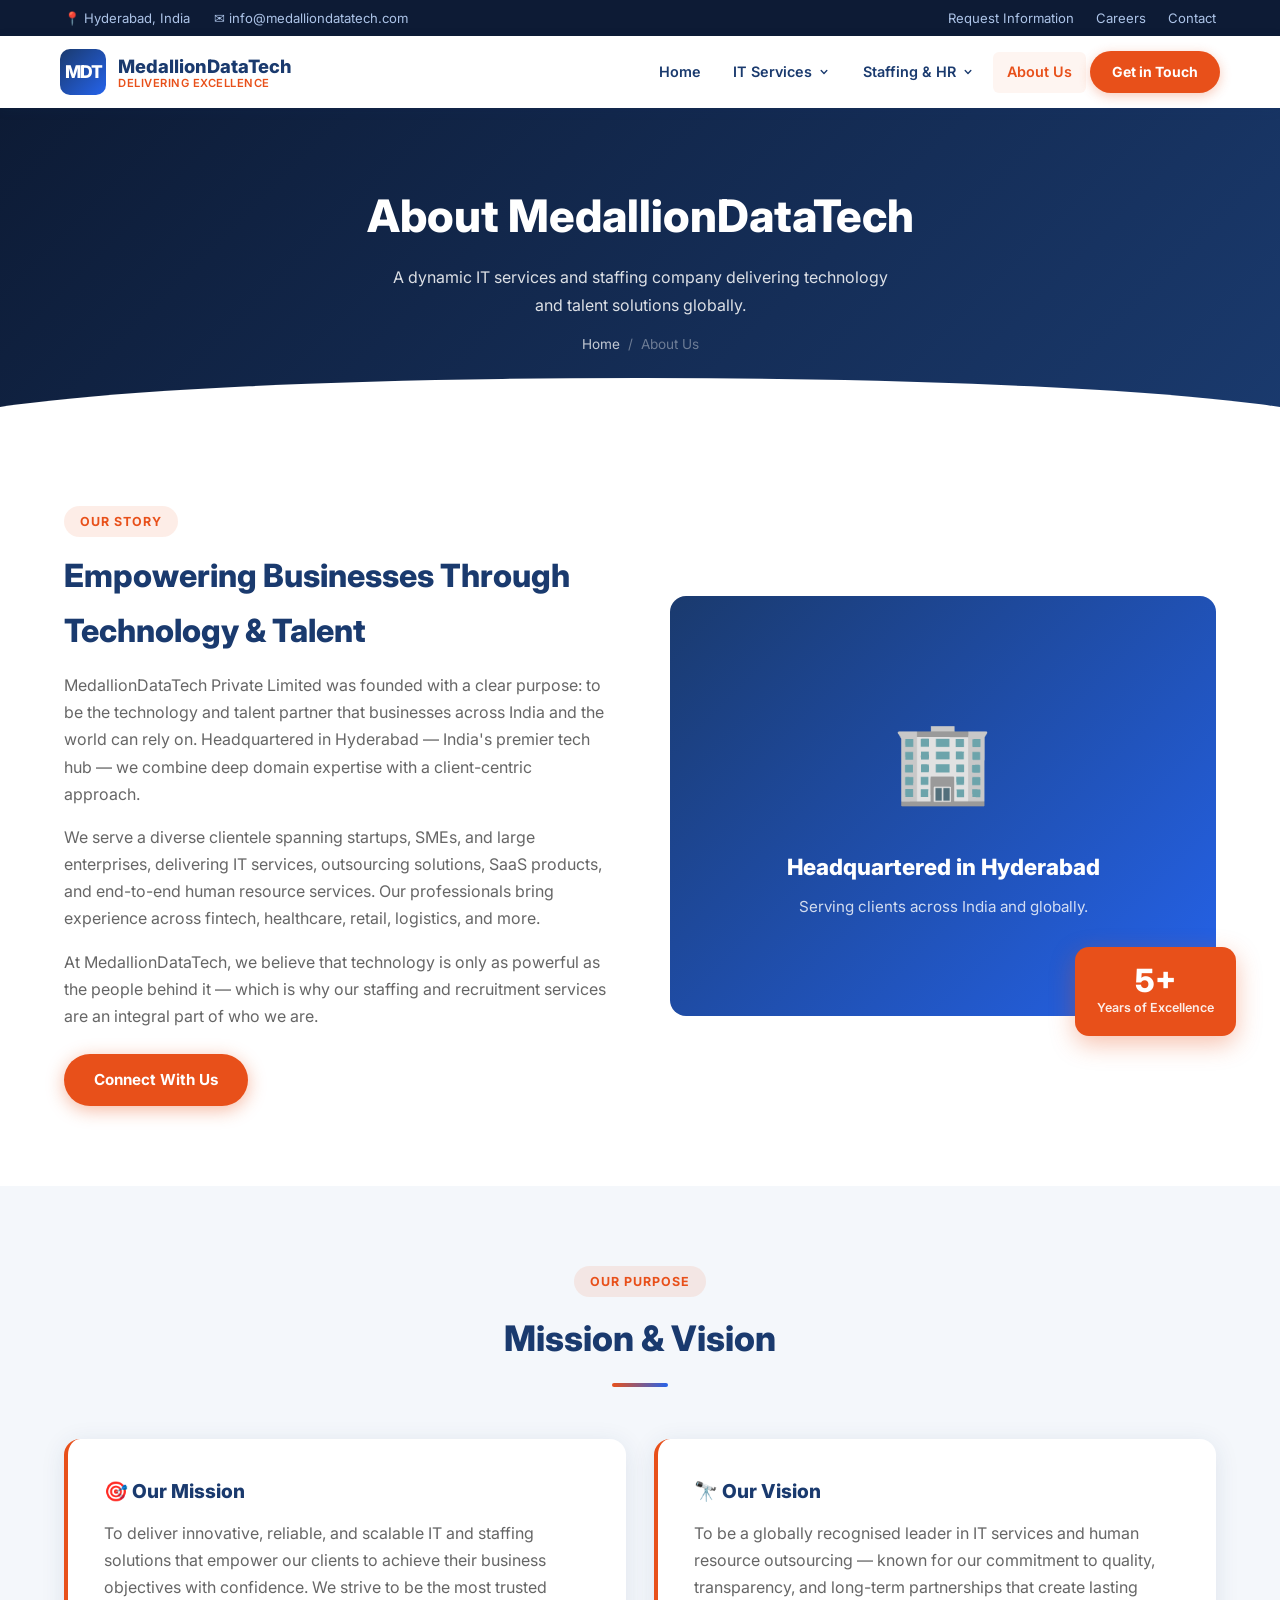
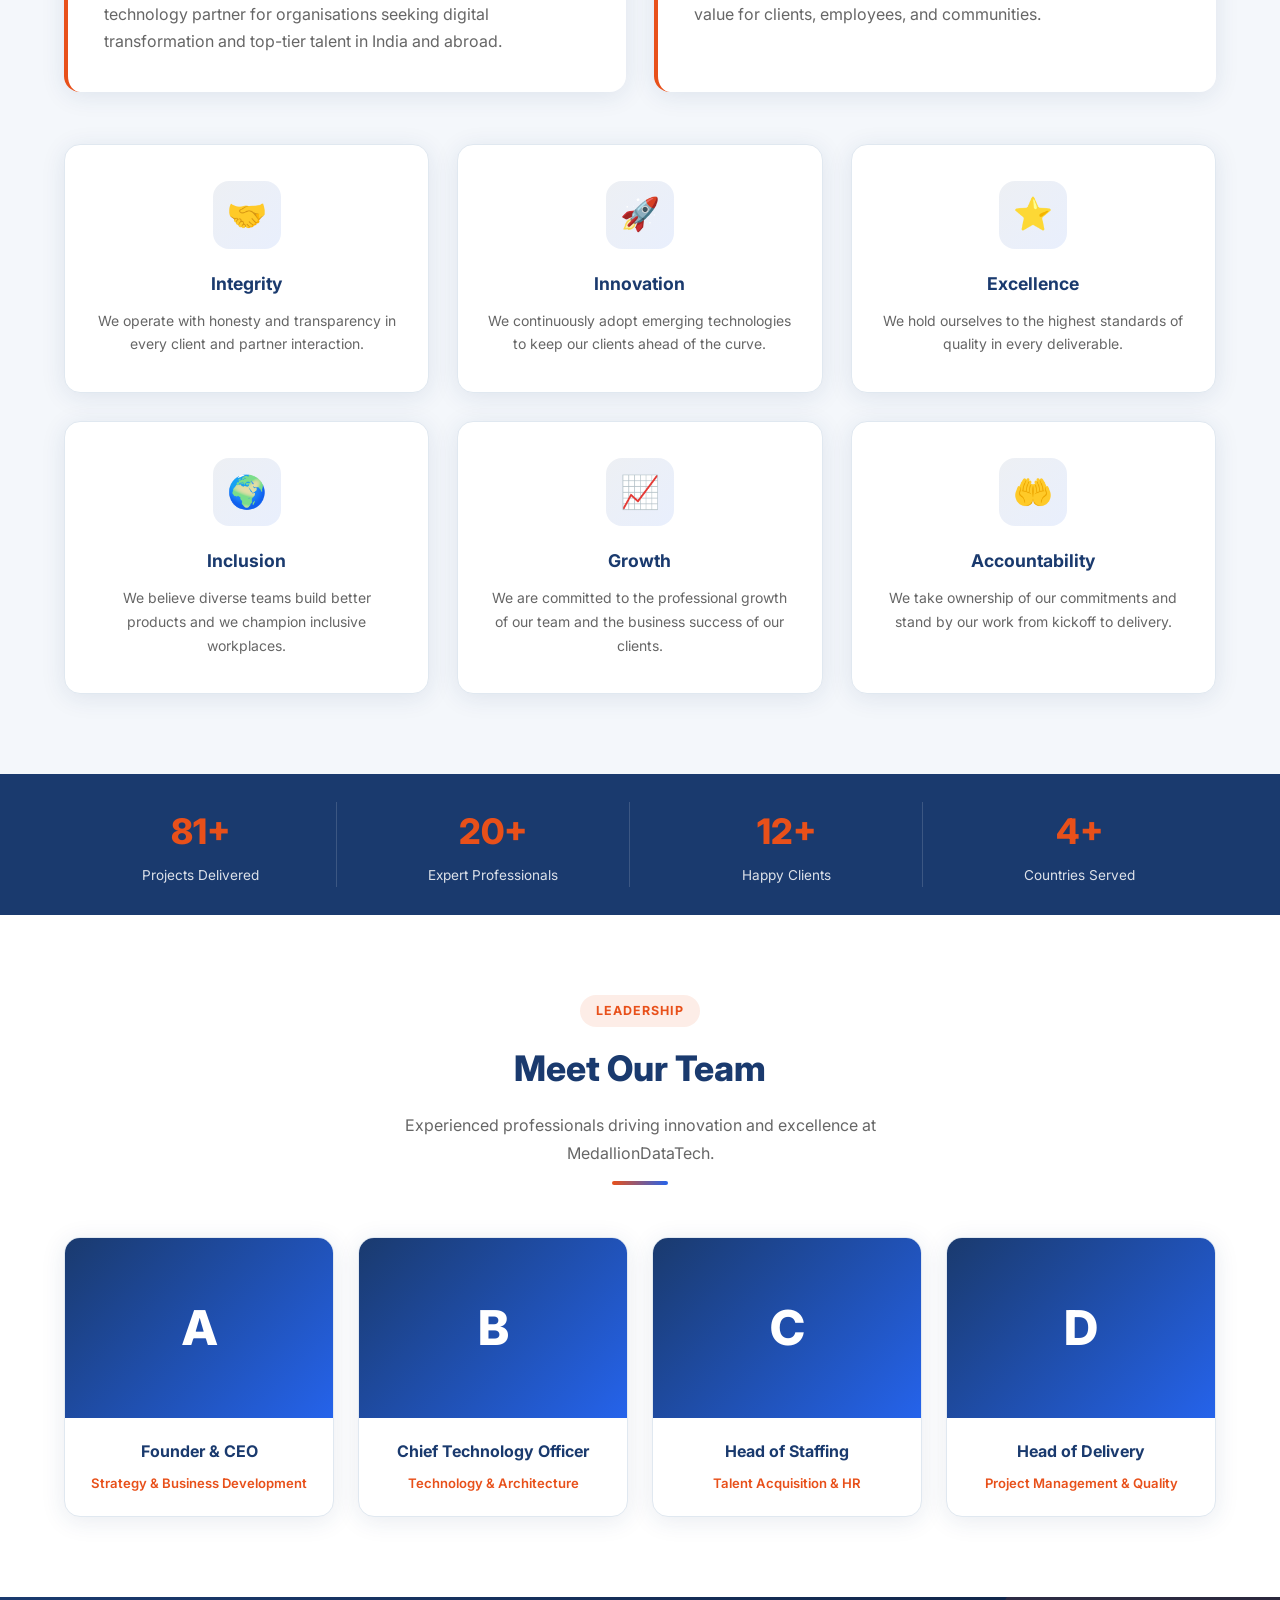
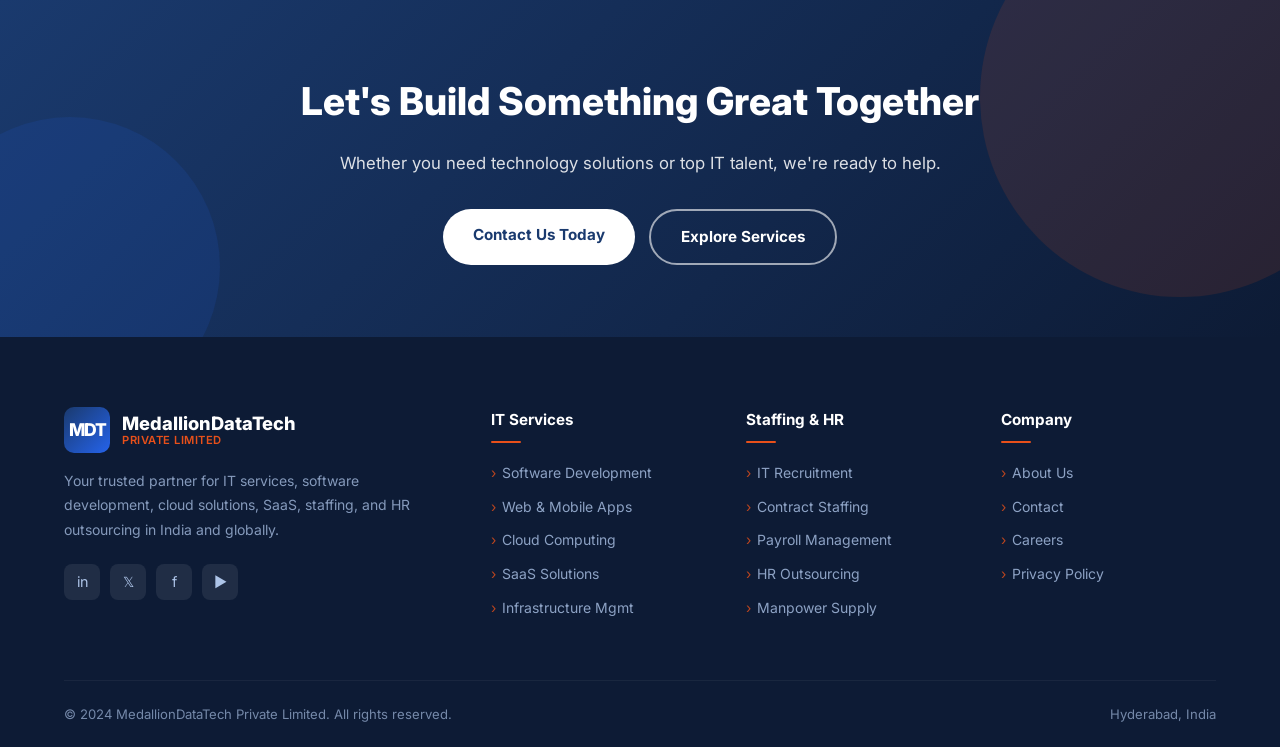
==== about.html @ 3c362dae "Add files via upload" ====
<!DOCTYPE html>
<html lang="en">
<head>
  <meta charset="UTF-8" />
  <meta name="viewport" content="width=device-width, initial-scale=1.0"/>
  <title>About Us — MedallionDataTech Pvt. Ltd.</title>
  <link rel="preconnect" href="https://fonts.googleapis.com"/>
  <link rel="stylesheet" href="https://fonts.googleapis.com/css2?family=Inter:wght@400;500;600;700;800&display=swap"/>
  <link rel="icon" type="image/svg+xml" href="favicon.svg"/>
  <link rel="stylesheet" href="css/style.css"/>
</head>
<body>

<!-- TOP BAR -->
<div class="top-bar">
  <div class="container">
    <div class="top-bar-left">
      <span>📍 Hyderabad, India</span>
      <span>✉ info@medalliondatatech.com</span>
    </div>
    <div class="top-bar-right">
      <a href="contact.html">Request Information</a>
      <a href="contact.html">Careers</a>
      <a href="contact.html">Contact</a>
    </div>
  </div>
</div>

<!-- NAVBAR -->
<nav class="navbar">
  <div class="container">
    <a href="index.html" class="logo">
      <div class="logo-icon">MDT</div>
      <div class="logo-text">
        <div class="brand">MedallionDataTech</div>
        <div class="tagline">Delivering Excellence</div>
      </div>
    </a>
    <ul class="nav-links" id="navLinks">
      <li class="nav-item"><a href="index.html" class="nav-link">Home</a></li>
      <li class="nav-item">
        <a href="it-services.html" class="nav-link">IT Services <svg viewBox="0 0 20 20" fill="currentColor"><path fill-rule="evenodd" d="M5.293 7.293a1 1 0 011.414 0L10 10.586l3.293-3.293a1 1 0 111.414 1.414l-4 4a1 1 0 01-1.414 0l-4-4a1 1 0 010-1.414z"/></svg></a>
        <div class="dropdown">
          <a href="it-services.html#software"><span class="dot"></span>Software Development</a>
          <a href="it-services.html#web-mobile"><span class="dot"></span>Web & Mobile Apps</a>
          <a href="it-services.html#cloud"><span class="dot"></span>Cloud Computing</a>
          <a href="it-services.html#saas"><span class="dot"></span>SaaS Solutions</a>
          <a href="it-services.html#infrastructure"><span class="dot"></span>Infrastructure Management</a>
          <a href="it-services.html#support"><span class="dot"></span>Technical Support</a>
        </div>
      </li>
      <li class="nav-item">
        <a href="staffing.html" class="nav-link">Staffing & HR <svg viewBox="0 0 20 20" fill="currentColor"><path fill-rule="evenodd" d="M5.293 7.293a1 1 0 011.414 0L10 10.586l3.293-3.293a1 1 0 111.414 1.414l-4 4a1 1 0 01-1.414 0l-4-4a1 1 0 010-1.414z"/></svg></a>
        <div class="dropdown">
          <a href="staffing.html#recruitment"><span class="dot"></span>IT Recruitment</a>
          <a href="staffing.html#contract"><span class="dot"></span>Contract Staffing</a>
          <a href="staffing.html#payroll"><span class="dot"></span>Payroll Management</a>
          <a href="staffing.html#hr-outsourcing"><span class="dot"></span>HR Outsourcing</a>
          <a href="staffing.html#manpower"><span class="dot"></span>Manpower Supply</a>
        </div>
      </li>
      <li class="nav-item"><a href="about.html" class="nav-link active">About Us</a></li>
      <li class="nav-item"><a href="contact.html" class="nav-link nav-cta">Get in Touch</a></li>
    </ul>
    <div class="hamburger" id="hamburger"><span></span><span></span><span></span></div>
  </div>
</nav>

<!-- PAGE HEADER -->
<div class="page-header">
  <div class="container">
    <h1>About MedallionDataTech</h1>
    <p>A dynamic IT services and staffing company delivering technology and talent solutions globally.</p>
    <div class="breadcrumb">
      <a href="index.html">Home</a><span>/</span><span>About Us</span>
    </div>
  </div>
</div>

<!-- COMPANY STORY -->
<section class="section">
  <div class="container">
    <div class="about-grid">
      <div class="about-text">
        <span class="section-badge">Our Story</span>
        <h2>Empowering Businesses Through Technology & Talent</h2>
        <p>MedallionDataTech Private Limited was founded with a clear purpose: to be the technology and talent partner that businesses across India and the world can rely on. Headquartered in Hyderabad — India's premier tech hub — we combine deep domain expertise with a client-centric approach.</p>
        <p>We serve a diverse clientele spanning startups, SMEs, and large enterprises, delivering IT services, outsourcing solutions, SaaS products, and end-to-end human resource services. Our professionals bring experience across fintech, healthcare, retail, logistics, and more.</p>
        <p>At MedallionDataTech, we believe that technology is only as powerful as the people behind it — which is why our staffing and recruitment services are an integral part of who we are.</p>
        <a href="contact.html" class="btn-primary" style="display:inline-block; margin-top:8px;">Connect With Us</a>
      </div>
      <div class="about-img-wrap">
        <div style="background: linear-gradient(135deg,#1a3a6e,#2563eb); border-radius:16px; width:100%; height:420px; display:flex; align-items:center; justify-content:center;">
          <div style="text-align:center; color:#fff; padding:40px;">
            <div style="font-size:5rem; margin-bottom:20px;">🏢</div>
            <div style="font-size:1.4rem; font-weight:800; margin-bottom:8px;">Headquartered in Hyderabad</div>
            <div style="opacity:0.8; font-size:0.95rem;">Serving clients across India and globally.</div>
          </div>
        </div>
        <div class="about-badge-float">
          <div class="num">5+</div>
          <div class="lbl">Years of Excellence</div>
        </div>
      </div>
    </div>
  </div>
</section>

<!-- MISSION & VISION -->
<section class="section section-alt">
  <div class="container">
    <div class="section-header">
      <span class="section-badge">Our Purpose</span>
      <h2 class="section-title">Mission & Vision</h2>
      <div class="title-underline"></div>
    </div>
    <div class="mission-vision">
      <div class="mv-card">
        <h3>🎯 Our Mission</h3>
        <p>To deliver innovative, reliable, and scalable IT and staffing solutions that empower our clients to achieve their business objectives with confidence. We strive to be the most trusted technology partner for organisations seeking digital transformation and top-tier talent in India and abroad.</p>
      </div>
      <div class="mv-card">
        <h3>🔭 Our Vision</h3>
        <p>To be a globally recognised leader in IT services and human resource outsourcing — known for our commitment to quality, transparency, and long-term partnerships that create lasting value for clients, employees, and communities.</p>
      </div>
    </div>

    <!-- VALUES -->
    <div class="services-grid" style="margin-top:0;">
      <div class="service-card">
        <div class="service-icon"><span>🤝</span></div>
        <h3>Integrity</h3>
        <p>We operate with honesty and transparency in every client and partner interaction.</p>
      </div>
      <div class="service-card">
        <div class="service-icon"><span>🚀</span></div>
        <h3>Innovation</h3>
        <p>We continuously adopt emerging technologies to keep our clients ahead of the curve.</p>
      </div>
      <div class="service-card">
        <div class="service-icon"><span>⭐</span></div>
        <h3>Excellence</h3>
        <p>We hold ourselves to the highest standards of quality in every deliverable.</p>
      </div>
      <div class="service-card">
        <div class="service-icon"><span>🌍</span></div>
        <h3>Inclusion</h3>
        <p>We believe diverse teams build better products and we champion inclusive workplaces.</p>
      </div>
      <div class="service-card">
        <div class="service-icon"><span>📈</span></div>
        <h3>Growth</h3>
        <p>We are committed to the professional growth of our team and the business success of our clients.</p>
      </div>
      <div class="service-card">
        <div class="service-icon"><span>🤲</span></div>
        <h3>Accountability</h3>
        <p>We take ownership of our commitments and stand by our work from kickoff to delivery.</p>
      </div>
    </div>
  </div>
</section>

<!-- STATS -->
<section class="stats-bar">
  <div class="container">
    <div class="stats-grid">
      <div class="stat-item">
        <div class="stat-num" data-target="200" data-suffix="+">200+</div>
        <div class="stat-label">Projects Delivered</div>
      </div>
      <div class="stat-item">
        <div class="stat-num" data-target="50" data-suffix="+">50+</div>
        <div class="stat-label">Expert Professionals</div>
      </div>
      <div class="stat-item">
        <div class="stat-num" data-target="30" data-suffix="+">30+</div>
        <div class="stat-label">Happy Clients</div>
      </div>
      <div class="stat-item">
        <div class="stat-num" data-target="10" data-suffix="+">10+</div>
        <div class="stat-label">Countries Served</div>
      </div>
    </div>
  </div>
</section>

<!-- LEADERSHIP TEAM -->
<section class="section">
  <div class="container">
    <div class="section-header">
      <span class="section-badge">Leadership</span>
      <h2 class="section-title">Meet Our Team</h2>
      <p class="section-subtitle">Experienced professionals driving innovation and excellence at MedallionDataTech.</p>
      <div class="title-underline"></div>
    </div>
    <div class="team-grid">
      <div class="team-card">
        <div class="team-avatar">A</div>
        <div class="team-card-body">
          <h4>Founder & CEO</h4>
          <span>Strategy & Business Development</span>
        </div>
      </div>
      <div class="team-card">
        <div class="team-avatar">B</div>
        <div class="team-card-body">
          <h4>Chief Technology Officer</h4>
          <span>Technology & Architecture</span>
        </div>
      </div>
      <div class="team-card">
        <div class="team-avatar">C</div>
        <div class="team-card-body">
          <h4>Head of Staffing</h4>
          <span>Talent Acquisition & HR</span>
        </div>
      </div>
      <div class="team-card">
        <div class="team-avatar">D</div>
        <div class="team-card-body">
          <h4>Head of Delivery</h4>
          <span>Project Management & Quality</span>
        </div>
      </div>
    </div>
  </div>
</section>

<!-- CTA -->
<section class="cta-banner">
  <div class="container">
    <h2>Let's Build Something Great Together</h2>
    <p>Whether you need technology solutions or top IT talent, we're ready to help.</p>
    <div class="btn-group">
      <a href="contact.html" class="btn-white">Contact Us Today</a>
      <a href="it-services.html" class="btn-outline">Explore Services</a>
    </div>
  </div>
</section>

<!-- FOOTER -->
<footer class="footer">
  <div class="container">
    <div class="footer-grid">
      <div class="footer-brand">
        <div class="logo" style="margin-bottom:16px;">
          <div class="logo-icon">MDT</div>
          <div class="logo-text">
            <div class="brand">MedallionDataTech</div>
            <div class="tagline">Private Limited</div>
          </div>
        </div>
        <p class="footer-desc">Your trusted partner for IT services, software development, cloud solutions, SaaS, staffing, and HR outsourcing in India and globally.</p>
        <div class="social-links">
          <a href="#" class="social-link">in</a>
          <a href="#" class="social-link">𝕏</a>
          <a href="#" class="social-link">f</a>
          <a href="#" class="social-link">▶</a>
        </div>
      </div>
      <div class="footer-col">
        <h4>IT Services</h4>
        <ul>
          <li><a href="it-services.html#software">Software Development</a></li>
          <li><a href="it-services.html#web-mobile">Web & Mobile Apps</a></li>
          <li><a href="it-services.html#cloud">Cloud Computing</a></li>
          <li><a href="it-services.html#saas">SaaS Solutions</a></li>
          <li><a href="it-services.html#infrastructure">Infrastructure Mgmt</a></li>
        </ul>
      </div>
      <div class="footer-col">
        <h4>Staffing & HR</h4>
        <ul>
          <li><a href="staffing.html#recruitment">IT Recruitment</a></li>
          <li><a href="staffing.html#contract">Contract Staffing</a></li>
          <li><a href="staffing.html#payroll">Payroll Management</a></li>
          <li><a href="staffing.html#hr-outsourcing">HR Outsourcing</a></li>
          <li><a href="staffing.html#manpower">Manpower Supply</a></li>
        </ul>
      </div>
      <div class="footer-col">
        <h4>Company</h4>
        <ul>
          <li><a href="about.html">About Us</a></li>
          <li><a href="contact.html">Contact</a></li>
          <li><a href="contact.html">Careers</a></li>
          <li><a href="contact.html">Privacy Policy</a></li>
        </ul>
      </div>
    </div>
    <div class="footer-bottom">
      <span>© 2024 MedallionDataTech Private Limited. All rights reserved.</span>
      <span>Hyderabad, India</span>
    </div>
  </div>
</footer>
<script src="js/main.js"></script>
</body>
</html>
---- css/style.css ----
/* ===== ROOT VARIABLES ===== */
:root {
  --primary: #1a3a6e;
  --secondary: #e8501a;
  --accent: #2563eb;
  --light: #f4f7fb;
  --dark: #0d1b35;
  --text: #333;
  --text-light: #666;
  --white: #ffffff;
  --border: #e0e8f0;
  --shadow: 0 4px 24px rgba(26,58,110,0.10);
  --radius: 10px;
  --transition: 0.3s ease;
}

/* ===== RESET ===== */
*, *::before, *::after { box-sizing: border-box; margin: 0; padding: 0; }
html { scroll-behavior: smooth; }
body { font-family: 'Inter', 'Segoe UI', sans-serif; color: var(--text); background: var(--white); line-height: 1.7; }
a { text-decoration: none; color: inherit; }
img { max-width: 100%; display: block; }
ul { list-style: none; }

/* ===== TOP BAR ===== */
.top-bar {
  background: var(--dark);
  color: #adc4e8;
  font-size: 0.82rem;
  padding: 7px 0;
}
.top-bar .container {
  display: flex;
  justify-content: space-between;
  align-items: center;
  flex-wrap: wrap;
  gap: 8px;
}
.top-bar a { color: #adc4e8; margin-left: 18px; transition: color var(--transition); }
.top-bar a:hover { color: var(--secondary); }
.top-bar-left span { margin-right: 20px; }
.top-bar-left span i { margin-right: 5px; color: var(--secondary); }

/* ===== NAVBAR ===== */
.navbar {
  background: var(--white);
  box-shadow: 0 2px 12px rgba(26,58,110,0.08);
  position: sticky;
  top: 0;
  z-index: 1000;
}
.navbar .container {
  display: flex;
  align-items: center;
  justify-content: space-between;
  padding: 0 20px;
  height: 72px;
}
.logo { display: flex; align-items: center; gap: 12px; }
.logo-icon {
  width: 46px; height: 46px;
  background: linear-gradient(135deg, var(--primary), var(--accent));
  border-radius: 10px;
  display: flex; align-items: center; justify-content: center;
  color: #fff; font-weight: 800; font-size: 1.1rem; letter-spacing: -1px;
}
.logo-text { line-height: 1.2; }
.logo-text .brand { font-size: 1.15rem; font-weight: 800; color: var(--primary); }
.logo-text .tagline { font-size: 0.7rem; color: var(--secondary); font-weight: 600; letter-spacing: 0.5px; text-transform: uppercase; }

.nav-links { display: flex; align-items: center; gap: 4px; }
.nav-item { position: relative; }
.nav-link {
  display: flex; align-items: center; gap: 5px;
  padding: 8px 14px;
  font-size: 0.9rem; font-weight: 600; color: var(--primary);
  border-radius: 6px; transition: all var(--transition);
  cursor: pointer;
}
.nav-link:hover, .nav-link.active { color: var(--secondary); background: rgba(232,80,26,0.06); }
.nav-link svg { width: 14px; height: 14px; transition: transform var(--transition); }
.nav-item:hover .nav-link svg { transform: rotate(180deg); }

/* Dropdown */
.dropdown {
  position: absolute; top: calc(100% + 8px); left: 0;
  background: var(--white); border-radius: var(--radius);
  box-shadow: 0 8px 32px rgba(26,58,110,0.14);
  min-width: 220px; padding: 8px 0;
  opacity: 0; visibility: hidden;
  transform: translateY(-8px);
  transition: all var(--transition);
  border-top: 3px solid var(--secondary);
}
.nav-item:hover .dropdown { opacity: 1; visibility: visible; transform: translateY(0); }
.dropdown a {
  display: flex; align-items: center; gap: 10px;
  padding: 10px 18px; font-size: 0.875rem; color: var(--text);
  transition: all var(--transition);
}
.dropdown a:hover { background: var(--light); color: var(--secondary); padding-left: 24px; }
.dropdown a .dot { width: 6px; height: 6px; border-radius: 50%; background: var(--secondary); flex-shrink: 0; }

.nav-cta {
  background: var(--secondary); color: var(--white) !important;
  border-radius: 25px; padding: 9px 22px !important;
  font-weight: 700; font-size: 0.875rem;
  transition: all var(--transition); box-shadow: 0 3px 12px rgba(232,80,26,0.3);
}
.nav-cta:hover { background: #c43a0d !important; transform: translateY(-1px); box-shadow: 0 5px 16px rgba(232,80,26,0.4); }

.hamburger { display: none; flex-direction: column; gap: 5px; cursor: pointer; padding: 8px; }
.hamburger span { display: block; width: 24px; height: 2px; background: var(--primary); border-radius: 2px; transition: all var(--transition); }

/* ===== CONTAINER ===== */
.container { max-width: 1200px; margin: 0 auto; padding: 0 24px; }

/* ===== HERO SLIDER ===== */
.hero {
  position: relative; overflow: hidden;
  height: 580px; background: var(--dark);
}
.slide {
  position: absolute; inset: 0;
  display: flex; align-items: center;
  opacity: 0; transition: opacity 0.8s ease;
}
.slide.active { opacity: 1; }
.slide-bg {
  position: absolute; inset: 0;
  background-size: cover; background-position: center;
}
.slide-overlay {
  position: absolute; inset: 0;
  background: linear-gradient(100deg, rgba(13,27,53,0.88) 45%, rgba(26,58,110,0.45) 100%);
}
.slide-content {
  position: relative; z-index: 2;
  max-width: 620px; color: var(--white); padding: 0 24px;
  margin-left: calc((100% - 1200px)/2 + 24px);
}
@media (max-width:1248px) { .slide-content { margin-left: 24px; } }
.slide-badge {
  display: inline-block; background: var(--secondary);
  color: #fff; font-size: 0.75rem; font-weight: 700;
  padding: 4px 14px; border-radius: 20px; letter-spacing: 1px;
  text-transform: uppercase; margin-bottom: 16px;
}
.slide-content h1 { font-size: clamp(1.8rem,4vw,2.8rem); font-weight: 800; line-height: 1.2; margin-bottom: 16px; }
.slide-content h1 span { color: var(--secondary); }
.slide-content p { font-size: 1.05rem; opacity: 0.88; margin-bottom: 28px; max-width: 520px; }
.btn-group { display: flex; gap: 14px; flex-wrap: wrap; }
.btn-primary {
  background: var(--secondary); color: #fff;
  padding: 13px 30px; border-radius: 30px;
  font-weight: 700; font-size: 0.95rem;
  box-shadow: 0 4px 18px rgba(232,80,26,0.4);
  transition: all var(--transition); border: none; cursor: pointer;
}
.btn-primary:hover { background: #c43a0d; transform: translateY(-2px); box-shadow: 0 6px 24px rgba(232,80,26,0.45); }
.btn-outline {
  background: transparent; color: #fff;
  padding: 13px 30px; border-radius: 30px;
  font-weight: 700; font-size: 0.95rem;
  border: 2px solid rgba(255,255,255,0.6);
  transition: all var(--transition); cursor: pointer;
}
.btn-outline:hover { border-color: #fff; background: rgba(255,255,255,0.1); }

.hero-nav {
  position: absolute; bottom: 28px; left: 50%; transform: translateX(-50%);
  display: flex; gap: 10px; z-index: 10;
}
.hero-dot {
  width: 10px; height: 10px; border-radius: 50%;
  background: rgba(255,255,255,0.4); cursor: pointer;
  transition: all var(--transition); border: none;
}
.hero-dot.active { background: var(--secondary); width: 28px; border-radius: 5px; }
.hero-arrow {
  position: absolute; top: 50%; transform: translateY(-50%);
  background: rgba(255,255,255,0.15); border: none; color: #fff;
  width: 44px; height: 44px; border-radius: 50%; cursor: pointer;
  display: flex; align-items: center; justify-content: center;
  transition: all var(--transition); z-index: 10;
  backdrop-filter: blur(4px);
}
.hero-arrow:hover { background: var(--secondary); }
.hero-prev { left: 20px; }
.hero-next { right: 20px; }

/* ===== STATS BAR ===== */
.stats-bar { background: var(--primary); color: #fff; padding: 28px 0; }
.stats-grid { display: grid; grid-template-columns: repeat(4,1fr); gap: 20px; text-align: center; }
.stat-item { border-right: 1px solid rgba(255,255,255,0.15); }
.stat-item:last-child { border-right: none; }
.stat-num { font-size: 2.2rem; font-weight: 800; color: var(--secondary); }
.stat-label { font-size: 0.85rem; opacity: 0.85; margin-top: 2px; }

/* ===== SECTION TITLES ===== */
.section { padding: 80px 0; }
.section-alt { background: var(--light); }
.section-header { text-align: center; margin-bottom: 52px; }
.section-badge {
  display: inline-block; background: rgba(232,80,26,0.1);
  color: var(--secondary); font-size: 0.78rem; font-weight: 700;
  padding: 5px 16px; border-radius: 20px; letter-spacing: 1px;
  text-transform: uppercase; margin-bottom: 12px;
}
.section-title { font-size: clamp(1.6rem,3vw,2.2rem); font-weight: 800; color: var(--primary); margin-bottom: 14px; }
.section-subtitle { font-size: 1rem; color: var(--text-light); max-width: 560px; margin: 0 auto; }
.title-underline {
  width: 56px; height: 4px;
  background: linear-gradient(90deg, var(--secondary), var(--accent));
  border-radius: 2px; margin: 14px auto 0;
}

/* ===== ABOUT / VALUE PROP ===== */
.about-grid { display: grid; grid-template-columns: 1fr 1fr; gap: 60px; align-items: center; }
.about-img-wrap { position: relative; }
.about-img-wrap img { border-radius: 16px; width: 100%; height: 420px; object-fit: cover; }
.about-badge-float {
  position: absolute; bottom: -20px; right: -20px;
  background: var(--secondary); color: #fff;
  border-radius: 14px; padding: 18px 22px; text-align: center;
  box-shadow: 0 8px 24px rgba(232,80,26,0.35);
}
.about-badge-float .num { font-size: 2rem; font-weight: 800; line-height: 1; }
.about-badge-float .lbl { font-size: 0.78rem; font-weight: 600; opacity: 0.9; }
.about-text .section-badge { text-align: left; }
.about-text h2 { font-size: clamp(1.5rem,3vw,2rem); font-weight: 800; color: var(--primary); margin-bottom: 14px; }
.about-text p { color: var(--text-light); margin-bottom: 16px; }
.about-points { margin-bottom: 28px; }
.about-point { display: flex; align-items: flex-start; gap: 12px; margin-bottom: 12px; }
.check-icon { width: 22px; height: 22px; border-radius: 50%; background: rgba(232,80,26,0.12); color: var(--secondary); display: flex; align-items: center; justify-content: center; flex-shrink: 0; margin-top: 2px; }

/* ===== SERVICES GRID ===== */
.services-grid { display: grid; grid-template-columns: repeat(3,1fr); gap: 28px; }
.service-card {
  background: var(--white); border-radius: 16px;
  padding: 36px 28px; text-align: center;
  box-shadow: var(--shadow); border: 1px solid var(--border);
  transition: all var(--transition); position: relative; overflow: hidden;
}
.service-card::before {
  content: ''; position: absolute; top: 0; left: 0; right: 0;
  height: 4px; background: linear-gradient(90deg, var(--secondary), var(--accent));
  transform: scaleX(0); transition: transform var(--transition);
}
.service-card:hover::before { transform: scaleX(1); }
.service-card:hover { transform: translateY(-6px); box-shadow: 0 16px 40px rgba(26,58,110,0.14); }
.service-icon {
  width: 68px; height: 68px; border-radius: 16px;
  background: linear-gradient(135deg, rgba(26,58,110,0.08), rgba(37,99,235,0.1));
  display: flex; align-items: center; justify-content: center;
  margin: 0 auto 20px; font-size: 2rem;
  transition: all var(--transition);
}
.service-card:hover .service-icon { background: linear-gradient(135deg, var(--secondary), #ff7b4e); }
.service-card:hover .service-icon span { filter: invert(1) brightness(10); }
.service-card h3 { font-size: 1.1rem; font-weight: 700; color: var(--primary); margin-bottom: 10px; }
.service-card p { font-size: 0.875rem; color: var(--text-light); line-height: 1.7; }
.service-card .learn-more {
  display: inline-flex; align-items: center; gap: 5px;
  margin-top: 16px; font-size: 0.85rem; font-weight: 700;
  color: var(--secondary); transition: gap var(--transition);
}
.service-card:hover .learn-more { gap: 10px; }

/* ===== WHY CHOOSE US ===== */
.why-grid { display: grid; grid-template-columns: 1fr 1fr; gap: 28px; }
.why-card {
  display: flex; gap: 18px; align-items: flex-start;
  background: var(--white); border-radius: 14px;
  padding: 26px; box-shadow: var(--shadow); border: 1px solid var(--border);
  transition: all var(--transition);
}
.why-card:hover { transform: translateY(-3px); box-shadow: 0 12px 32px rgba(26,58,110,0.12); }
.why-icon {
  width: 52px; height: 52px; flex-shrink: 0; border-radius: 12px;
  background: linear-gradient(135deg, var(--primary), var(--accent));
  color: #fff; display: flex; align-items: center; justify-content: center;
  font-size: 1.4rem;
}
.why-content h4 { font-size: 1rem; font-weight: 700; color: var(--primary); margin-bottom: 6px; }
.why-content p { font-size: 0.875rem; color: var(--text-light); }

/* ===== PROCESS ===== */
.process-steps { display: grid; grid-template-columns: repeat(4,1fr); gap: 24px; position: relative; }
.process-steps::before {
  content: ''; position: absolute;
  top: 36px; left: 12%; right: 12%; height: 2px;
  background: linear-gradient(90deg, var(--secondary), var(--accent), var(--primary));
}
.process-step { text-align: center; position: relative; }
.step-num {
  width: 72px; height: 72px; border-radius: 50%;
  background: linear-gradient(135deg, var(--primary), var(--accent));
  color: #fff; font-size: 1.4rem; font-weight: 800;
  display: flex; align-items: center; justify-content: center;
  margin: 0 auto 20px; position: relative; z-index: 2;
  box-shadow: 0 6px 20px rgba(26,58,110,0.3);
}
.process-step h4 { font-size: 1rem; font-weight: 700; color: var(--primary); margin-bottom: 8px; }
.process-step p { font-size: 0.85rem; color: var(--text-light); }

/* ===== TECH PARTNERS ===== */
.partners-track {
  overflow: hidden; position: relative;
  -webkit-mask: linear-gradient(90deg,transparent,#fff 8%,#fff 92%,transparent);
}
.partners-scroll {
  display: flex; gap: 40px; align-items: center;
  animation: scroll-left 30s linear infinite;
  width: max-content;
}
.partners-scroll:hover { animation-play-state: paused; }
@keyframes scroll-left {
  0% { transform: translateX(0); }
  100% { transform: translateX(-50%); }
}
.partner-logo {
  height: 52px; min-width: 120px; max-width: 140px;
  display: flex; align-items: center; justify-content: center;
  background: var(--white); border-radius: 10px;
  border: 1px solid var(--border); padding: 10px 18px;
  font-size: 0.85rem; font-weight: 700; color: var(--primary);
  opacity: 0.7; transition: opacity var(--transition);
  white-space: nowrap;
}
.partner-logo:hover { opacity: 1; }

/* ===== TESTIMONIALS ===== */
.testimonials-grid { display: grid; grid-template-columns: repeat(3,1fr); gap: 28px; }
.testimonial-card {
  background: var(--white); border-radius: 16px;
  padding: 32px 28px; box-shadow: var(--shadow); border: 1px solid var(--border);
  position: relative; transition: all var(--transition);
}
.testimonial-card:hover { transform: translateY(-4px); box-shadow: 0 14px 36px rgba(26,58,110,0.12); }
.quote-icon { color: var(--secondary); font-size: 3rem; line-height: 1; margin-bottom: 14px; opacity: 0.4; }
.testimonial-card p { font-size: 0.9rem; color: var(--text-light); font-style: italic; line-height: 1.75; margin-bottom: 20px; }
.testimonial-author { display: flex; align-items: center; gap: 14px; }
.author-avatar {
  width: 48px; height: 48px; border-radius: 50%;
  background: linear-gradient(135deg, var(--primary), var(--accent));
  color: #fff; font-size: 1.1rem; font-weight: 700;
  display: flex; align-items: center; justify-content: center; flex-shrink: 0;
}
.author-info .name { font-size: 0.9rem; font-weight: 700; color: var(--primary); }
.author-info .role { font-size: 0.78rem; color: var(--text-light); }
.stars { color: #f59e0b; font-size: 0.85rem; margin-bottom: 6px; }

/* ===== CTA BANNER ===== */
.cta-banner {
  background: linear-gradient(135deg, var(--primary) 0%, var(--dark) 100%);
  color: #fff; padding: 72px 0; text-align: center;
  position: relative; overflow: hidden;
}
.cta-banner::before {
  content: ''; position: absolute; top: -100px; right: -100px;
  width: 400px; height: 400px; border-radius: 50%;
  background: rgba(232,80,26,0.12); pointer-events: none;
}
.cta-banner::after {
  content: ''; position: absolute; bottom: -80px; left: -80px;
  width: 300px; height: 300px; border-radius: 50%;
  background: rgba(37,99,235,0.12); pointer-events: none;
}
.cta-banner h2 { font-size: clamp(1.6rem,3vw,2.4rem); font-weight: 800; margin-bottom: 14px; position: relative; z-index: 1; }
.cta-banner p { font-size: 1.05rem; opacity: 0.85; margin-bottom: 32px; position: relative; z-index: 1; }
.cta-banner .btn-group { justify-content: center; position: relative; z-index: 1; }
.btn-white {
  background: #fff; color: var(--primary);
  padding: 13px 30px; border-radius: 30px;
  font-weight: 700; font-size: 0.95rem;
  transition: all var(--transition); border: none; cursor: pointer;
}
.btn-white:hover { transform: translateY(-2px); box-shadow: 0 6px 20px rgba(0,0,0,0.2); }

/* ===== CONTACT FORM ===== */
.contact-grid { display: grid; grid-template-columns: 1fr 1.3fr; gap: 52px; align-items: start; }
.contact-info h2 { font-size: 1.8rem; font-weight: 800; color: var(--primary); margin-bottom: 14px; }
.contact-info p { color: var(--text-light); margin-bottom: 28px; }
.contact-detail { display: flex; gap: 14px; align-items: flex-start; margin-bottom: 20px; }
.contact-icon { width: 44px; height: 44px; border-radius: 10px; background: linear-gradient(135deg,var(--primary),var(--accent)); color:#fff; display:flex;align-items:center;justify-content:center;flex-shrink:0;font-size:1.1rem; }
.contact-detail-text strong { display:block;font-size:0.85rem;color:var(--primary);font-weight:700; }
.contact-detail-text span { font-size:0.9rem;color:var(--text-light); }
.contact-form-card { background:var(--white);border-radius:20px;padding:40px;box-shadow:var(--shadow);border:1px solid var(--border); }
.form-row { display:grid;grid-template-columns:1fr 1fr;gap:18px; }
.form-group { margin-bottom:18px; }
.form-group label { display:block;font-size:0.85rem;font-weight:600;color:var(--primary);margin-bottom:6px; }
.form-group input,.form-group select,.form-group textarea {
  width:100%;padding:12px 16px;border:1.5px solid var(--border);border-radius:8px;
  font-size:0.9rem;font-family:inherit;color:var(--text);background:var(--light);
  transition:all var(--transition);outline:none;
}
.form-group input:focus,.form-group select:focus,.form-group textarea:focus {
  border-color:var(--accent);background:#fff;box-shadow:0 0 0 3px rgba(37,99,235,0.08);
}
.form-group textarea { resize:vertical;min-height:110px; }
.form-submit { width:100%;padding:14px;background:var(--secondary);color:#fff;border:none;border-radius:30px;font-size:1rem;font-weight:700;cursor:pointer;transition:all var(--transition);box-shadow:0 4px 16px rgba(232,80,26,0.3); }
.form-submit:hover { background:#c43a0d;transform:translateY(-2px); }

/* ===== PAGE HEADER ===== */
.page-header {
  background:linear-gradient(135deg,var(--dark) 0%,var(--primary) 100%);
  padding:70px 0; color:#fff; text-align:center;
  position:relative;overflow:hidden;
}
.page-header::after { content:'';position:absolute;bottom:-2px;left:0;right:0;height:50px;background:var(--white);clip-path:ellipse(55% 100% at 50% 100%); }
.page-header h1 { font-size:clamp(1.8rem,4vw,2.8rem);font-weight:800;margin-bottom:10px; }
.page-header p { font-size:1rem;opacity:0.85;max-width:520px;margin:0 auto; }
.breadcrumb { display:flex;justify-content:center;gap:8px;font-size:0.85rem;opacity:0.75;margin-top:14px;align-items:center; }
.breadcrumb a { color:#fff; }
.breadcrumb span { opacity:0.5; }

/* ===== FOOTER ===== */
.footer { background:var(--dark);color:#adc4e8;padding:70px 0 0; }
.footer-grid { display:grid;grid-template-columns:1.8fr 1fr 1fr 1fr;gap:40px;margin-bottom:50px; }
.footer-brand .logo-text .brand { color:#fff; }
.footer-brand .logo-text .tagline { color:var(--secondary); }
.footer-desc { font-size:0.875rem;line-height:1.75;margin:16px 0 22px;opacity:0.75; }
.social-links { display:flex;gap:10px; }
.social-link { width:36px;height:36px;border-radius:8px;background:rgba(255,255,255,0.08);display:flex;align-items:center;justify-content:center;color:#adc4e8;font-size:0.9rem;transition:all var(--transition); }
.social-link:hover { background:var(--secondary);color:#fff; }
.footer-col h4 { color:#fff;font-size:0.95rem;font-weight:700;margin-bottom:18px;position:relative;padding-bottom:10px; }
.footer-col h4::after { content:'';position:absolute;bottom:0;left:0;width:30px;height:2px;background:var(--secondary);border-radius:1px; }
.footer-col ul li { margin-bottom:10px; }
.footer-col ul li a { font-size:0.875rem;color:#adc4e8;opacity:0.8;transition:all var(--transition);display:flex;align-items:center;gap:6px; }
.footer-col ul li a:hover { opacity:1;color:#fff;padding-left:4px; }
.footer-col ul li a::before { content:'›';color:var(--secondary); }
.footer-bottom { border-top:1px solid rgba(255,255,255,0.08);padding:22px 0;display:flex;justify-content:space-between;align-items:center;font-size:0.82rem;opacity:0.65; }

/* ===== PAGE-SPECIFIC ===== */
.mission-vision { display:grid;grid-template-columns:1fr 1fr;gap:28px;margin-bottom:52px; }
.mv-card { background:var(--white);border-radius:16px;padding:36px;box-shadow:var(--shadow);border-left:4px solid var(--secondary); }
.mv-card h3 { font-size:1.2rem;font-weight:800;color:var(--primary);margin-bottom:12px; }
.mv-card p { color:var(--text-light); }
.team-grid { display:grid;grid-template-columns:repeat(4,1fr);gap:24px; }
.team-card { background:var(--white);border-radius:16px;overflow:hidden;box-shadow:var(--shadow);border:1px solid var(--border);text-align:center;transition:all var(--transition); }
.team-card:hover { transform:translateY(-5px); }
.team-avatar { width:100%;height:180px;background:linear-gradient(135deg,var(--primary),var(--accent));display:flex;align-items:center;justify-content:center;color:#fff;font-size:3rem;font-weight:800; }
.team-card-body { padding:20px; }
.team-card-body h4 { font-size:1rem;font-weight:700;color:var(--primary);margin-bottom:4px; }
.team-card-body span { font-size:0.82rem;color:var(--secondary);font-weight:600; }
.service-detail-grid { display:grid;grid-template-columns:1fr 2fr;gap:52px;align-items:start; }
.service-sidebar { position:sticky;top:90px; }
.service-sidebar nav { background:var(--white);border-radius:16px;padding:24px;box-shadow:var(--shadow);border:1px solid var(--border); }
.service-sidebar nav a { display:flex;align-items:center;gap:10px;padding:12px 16px;border-radius:8px;font-size:0.9rem;font-weight:600;color:var(--text);transition:all var(--transition);margin-bottom:4px; }
.service-sidebar nav a:hover,.service-sidebar nav a.active { background:var(--primary);color:#fff; }
.service-main h2 { font-size:1.6rem;font-weight:800;color:var(--primary);margin-bottom:16px; }
.service-main p { color:var(--text-light);margin-bottom:14px; }
.service-features { display:grid;grid-template-columns:1fr 1fr;gap:16px;margin:24px 0; }
.feature-item { display:flex;gap:12px;align-items:flex-start; }
.feature-item .icon { color:var(--secondary);font-size:1.2rem;flex-shrink:0;margin-top:2px; }
.feature-item strong { display:block;font-size:0.9rem;color:var(--primary);font-weight:700; }
.feature-item span { font-size:0.83rem;color:var(--text-light); }

/* ===== MOBILE ===== */
@media (max-width:1024px) {
  .services-grid { grid-template-columns:repeat(2,1fr); }
  .footer-grid { grid-template-columns:1fr 1fr; }
  .team-grid { grid-template-columns:repeat(2,1fr); }
  .process-steps { grid-template-columns:repeat(2,1fr); }
  .process-steps::before { display:none; }
}
@media (max-width:768px) {
  .hamburger { display:flex; }
  .nav-links { 
    display:none;flex-direction:column;gap:0;
    position:absolute;top:72px;left:0;right:0;
    background:var(--white);box-shadow:0 8px 24px rgba(0,0,0,0.1);
    padding:12px 0;z-index:999;
  }
  .nav-links.open { display:flex; }
  .nav-link { padding:12px 24px;border-radius:0;border-bottom:1px solid var(--border); }
  .dropdown { position:static;box-shadow:none;border:none;background:var(--light);opacity:1;visibility:visible;transform:none;padding:0; }
  .dropdown a { padding-left:36px; }
  .about-grid,.contact-grid,.mission-vision,.why-grid,.service-detail-grid { grid-template-columns:1fr; }
  .stats-grid { grid-template-columns:repeat(2,1fr); }
  .testimonials-grid { grid-template-columns:1fr; }
  .about-badge-float { bottom:-10px;right:10px; }
  .form-row { grid-template-columns:1fr; }
  .footer-grid { grid-template-columns:1fr; }
  .footer-bottom { flex-direction:column;gap:8px;text-align:center; }
  .slide-content { margin-left:24px; }
  .hero { height:500px; }
  .service-features { grid-template-columns:1fr; }
}
@media (max-width:480px) {
  .services-grid { grid-template-columns:1fr; }
  .why-grid { grid-template-columns:1fr; }
  .team-grid { grid-template-columns:1fr; }
  .process-steps { grid-template-columns:1fr; }
}
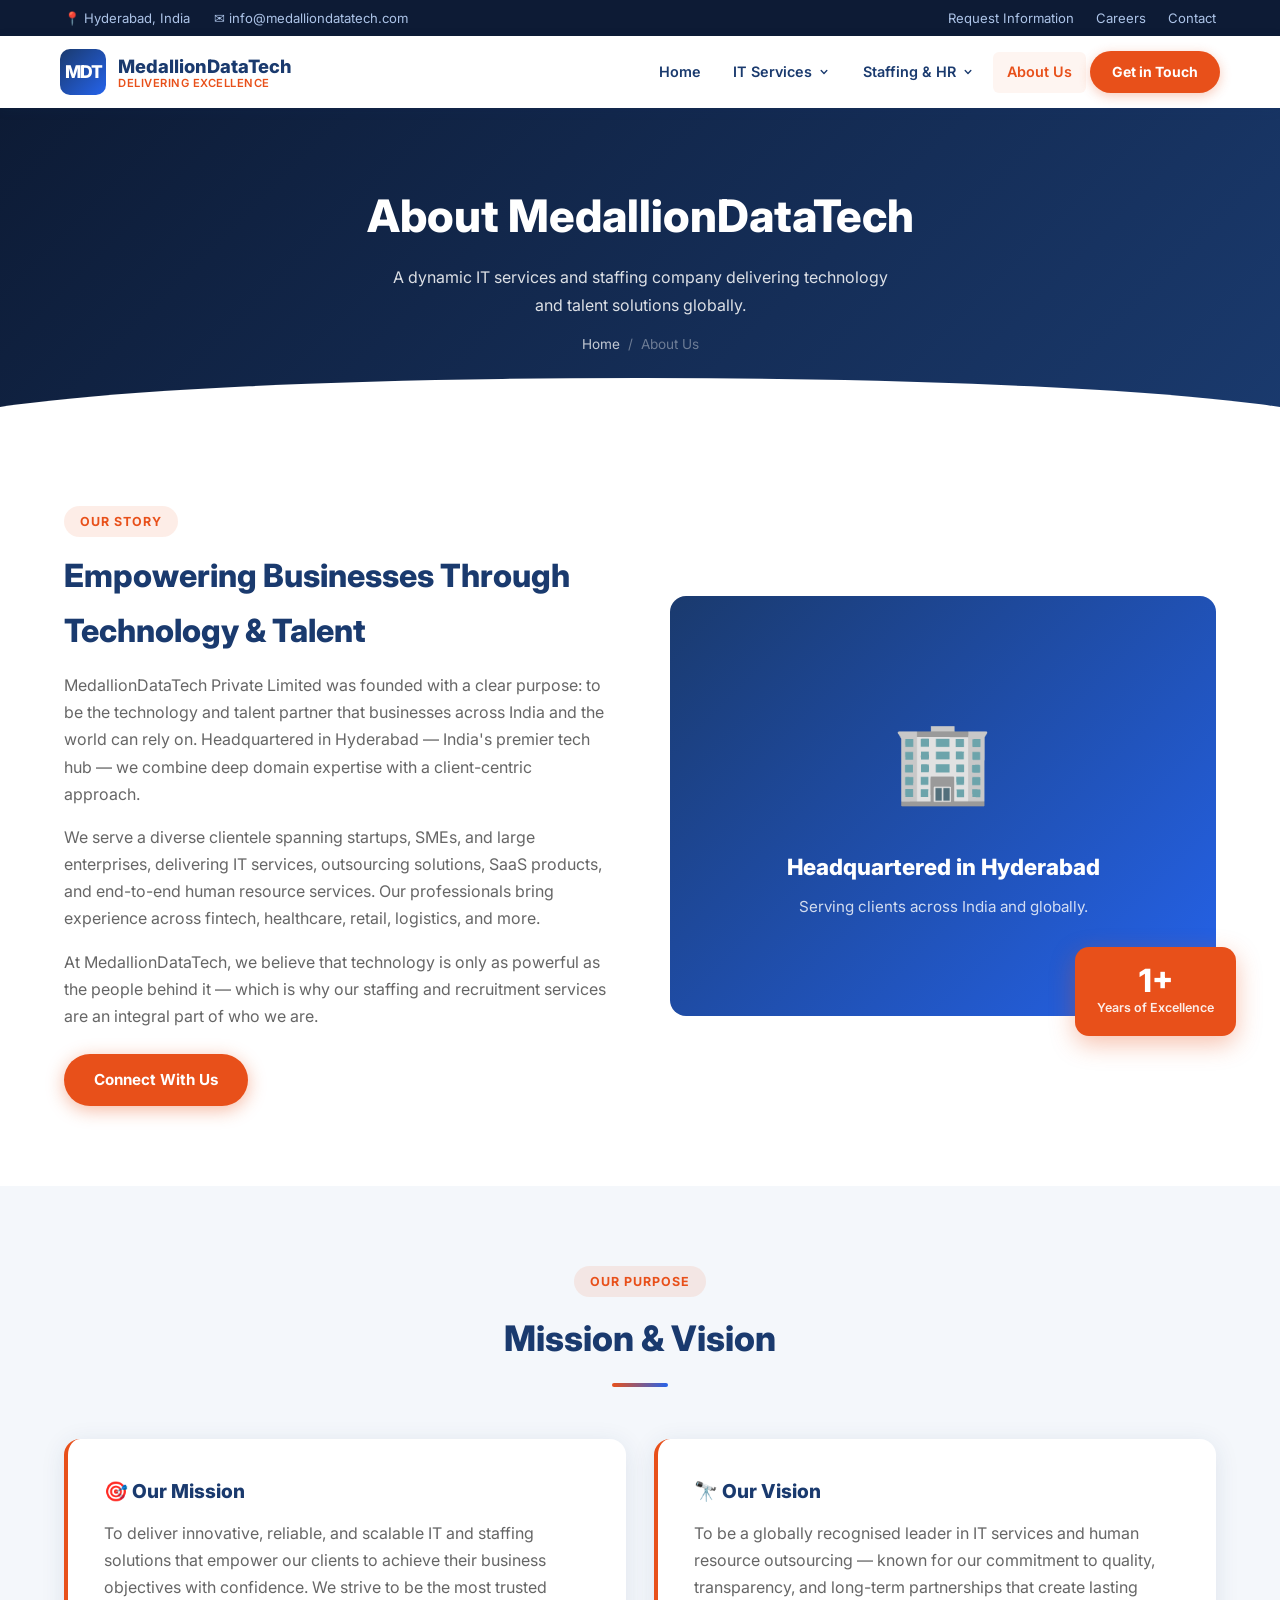
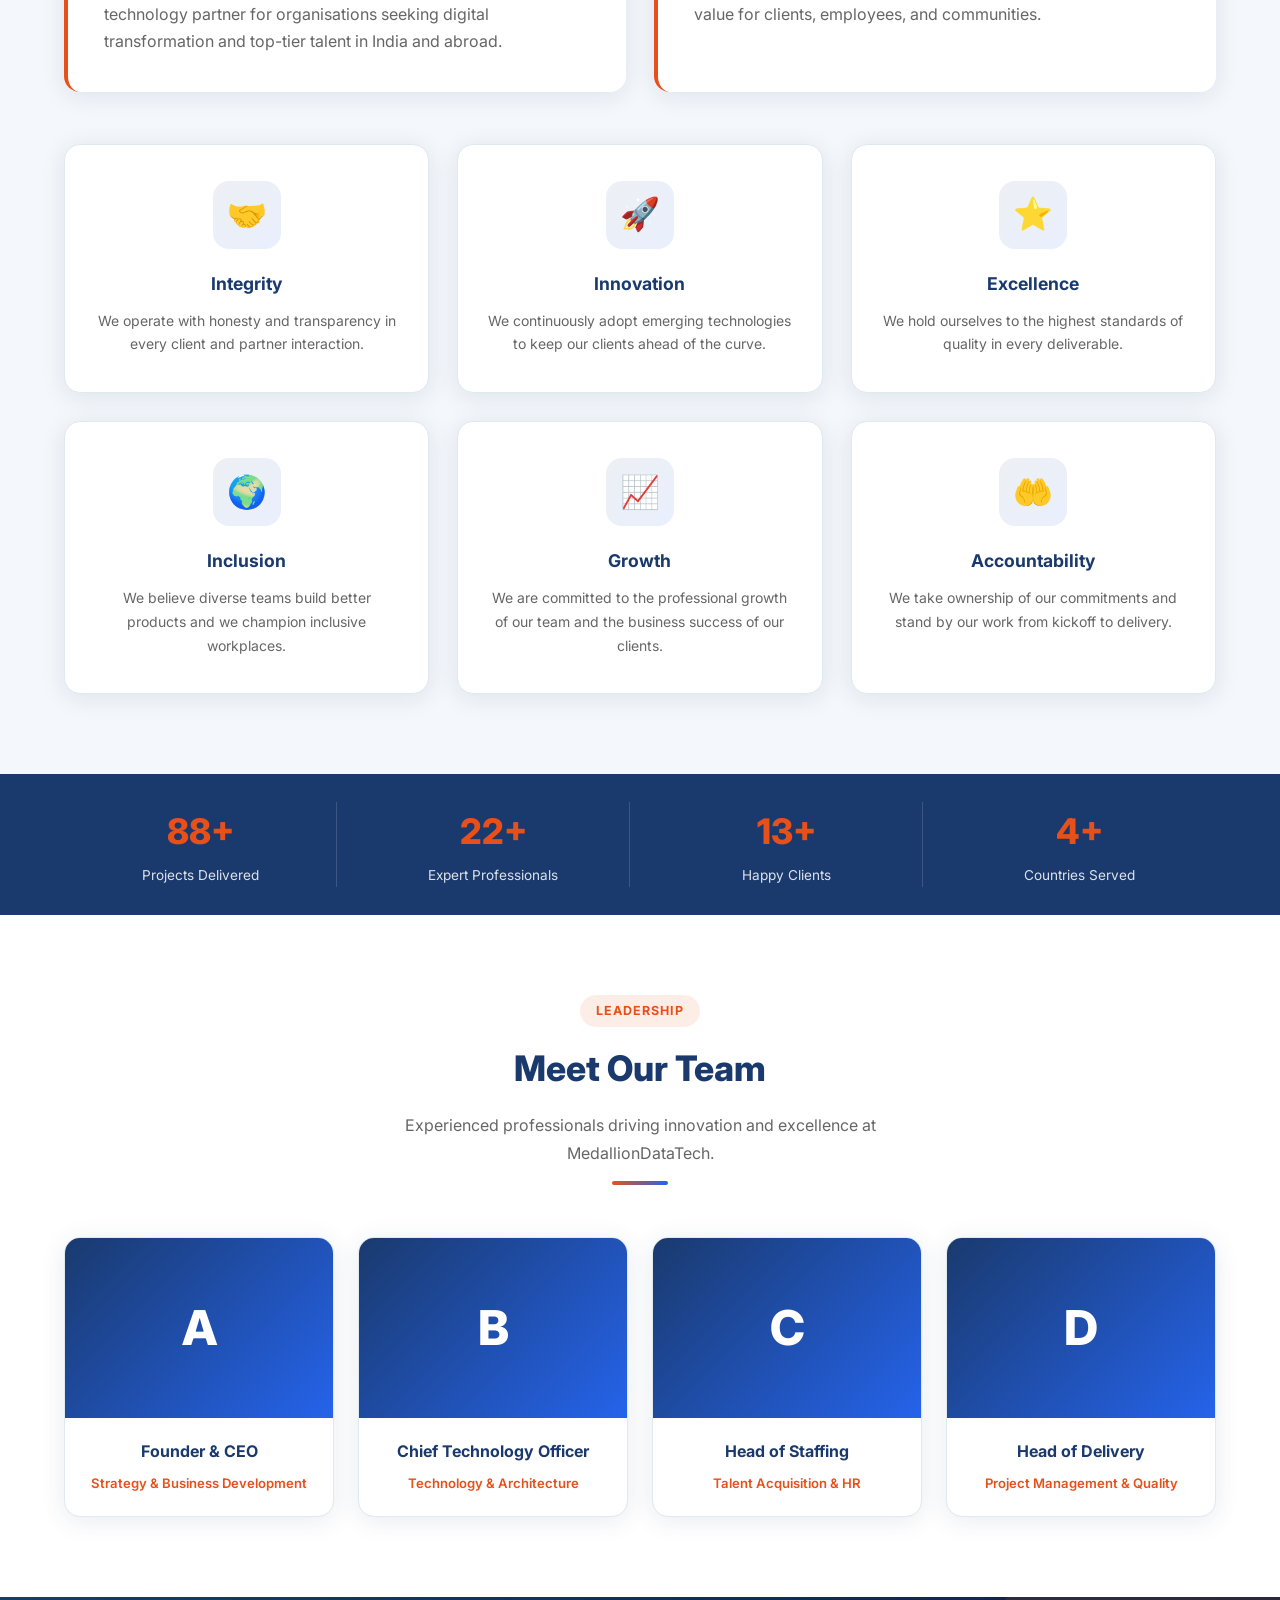
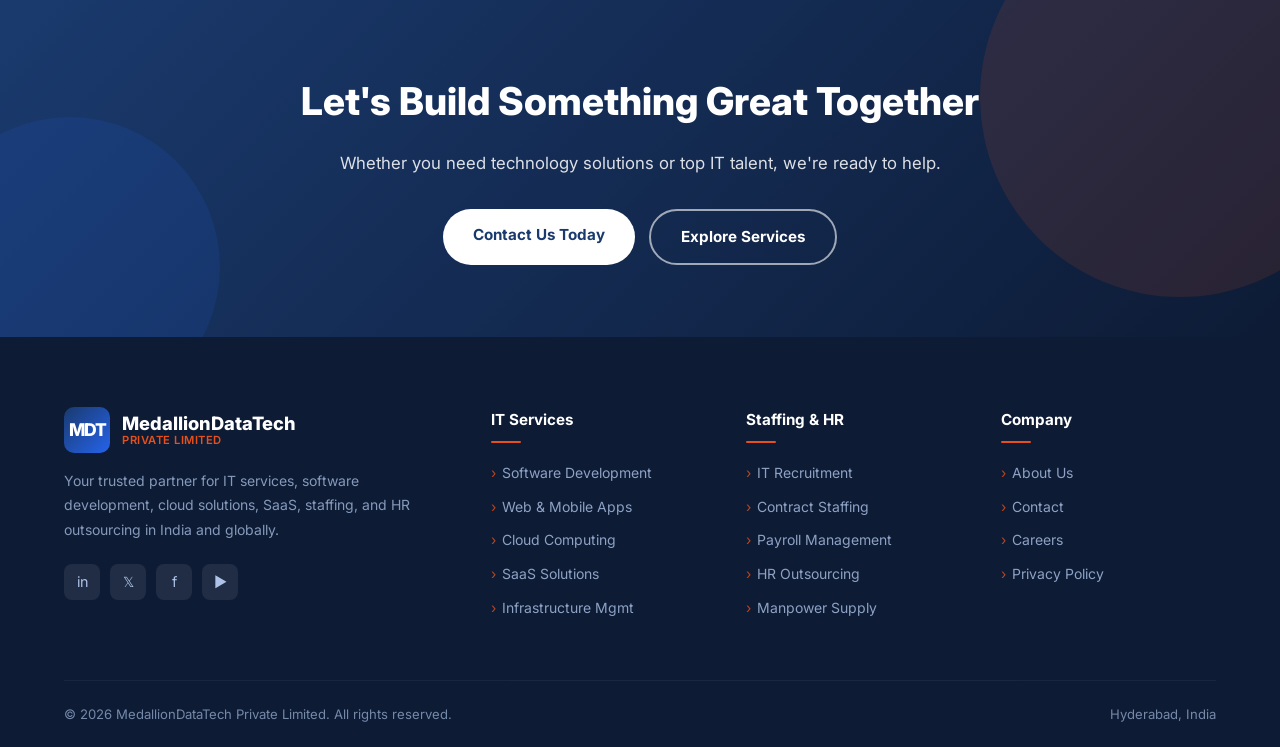
==== commit a3e3f4e3: "initial changes for year" ====
--- a/about.html
+++ b/about.html
@@ -98,7 +98,7 @@
           </div>
         </div>
         <div class="about-badge-float">
-          <div class="num">5+</div>
+          <div class="num">1+</div>
           <div class="lbl">Years of Excellence</div>
         </div>
       </div>
@@ -166,19 +166,19 @@
   <div class="container">
     <div class="stats-grid">
       <div class="stat-item">
-        <div class="stat-num" data-target="200" data-suffix="+">200+</div>
+        <div class="stat-num" data-target="200" data-suffix="+">50+</div>
         <div class="stat-label">Projects Delivered</div>
       </div>
       <div class="stat-item">
-        <div class="stat-num" data-target="50" data-suffix="+">50+</div>
+        <div class="stat-num" data-target="50" data-suffix="+">30+</div>
         <div class="stat-label">Expert Professionals</div>
       </div>
       <div class="stat-item">
-        <div class="stat-num" data-target="30" data-suffix="+">30+</div>
+        <div class="stat-num" data-target="30" data-suffix="+">10+</div>
         <div class="stat-label">Happy Clients</div>
       </div>
       <div class="stat-item">
-        <div class="stat-num" data-target="10" data-suffix="+">10+</div>
+        <div class="stat-num" data-target="10" data-suffix="+">5+</div>
         <div class="stat-label">Countries Served</div>
       </div>
     </div>
@@ -290,7 +290,7 @@
       </div>
     </div>
     <div class="footer-bottom">
-      <span>© 2024 MedallionDataTech Private Limited. All rights reserved.</span>
+      <span>© 2026 MedallionDataTech Private Limited. All rights reserved.</span>
       <span>Hyderabad, India</span>
     </div>
   </div>
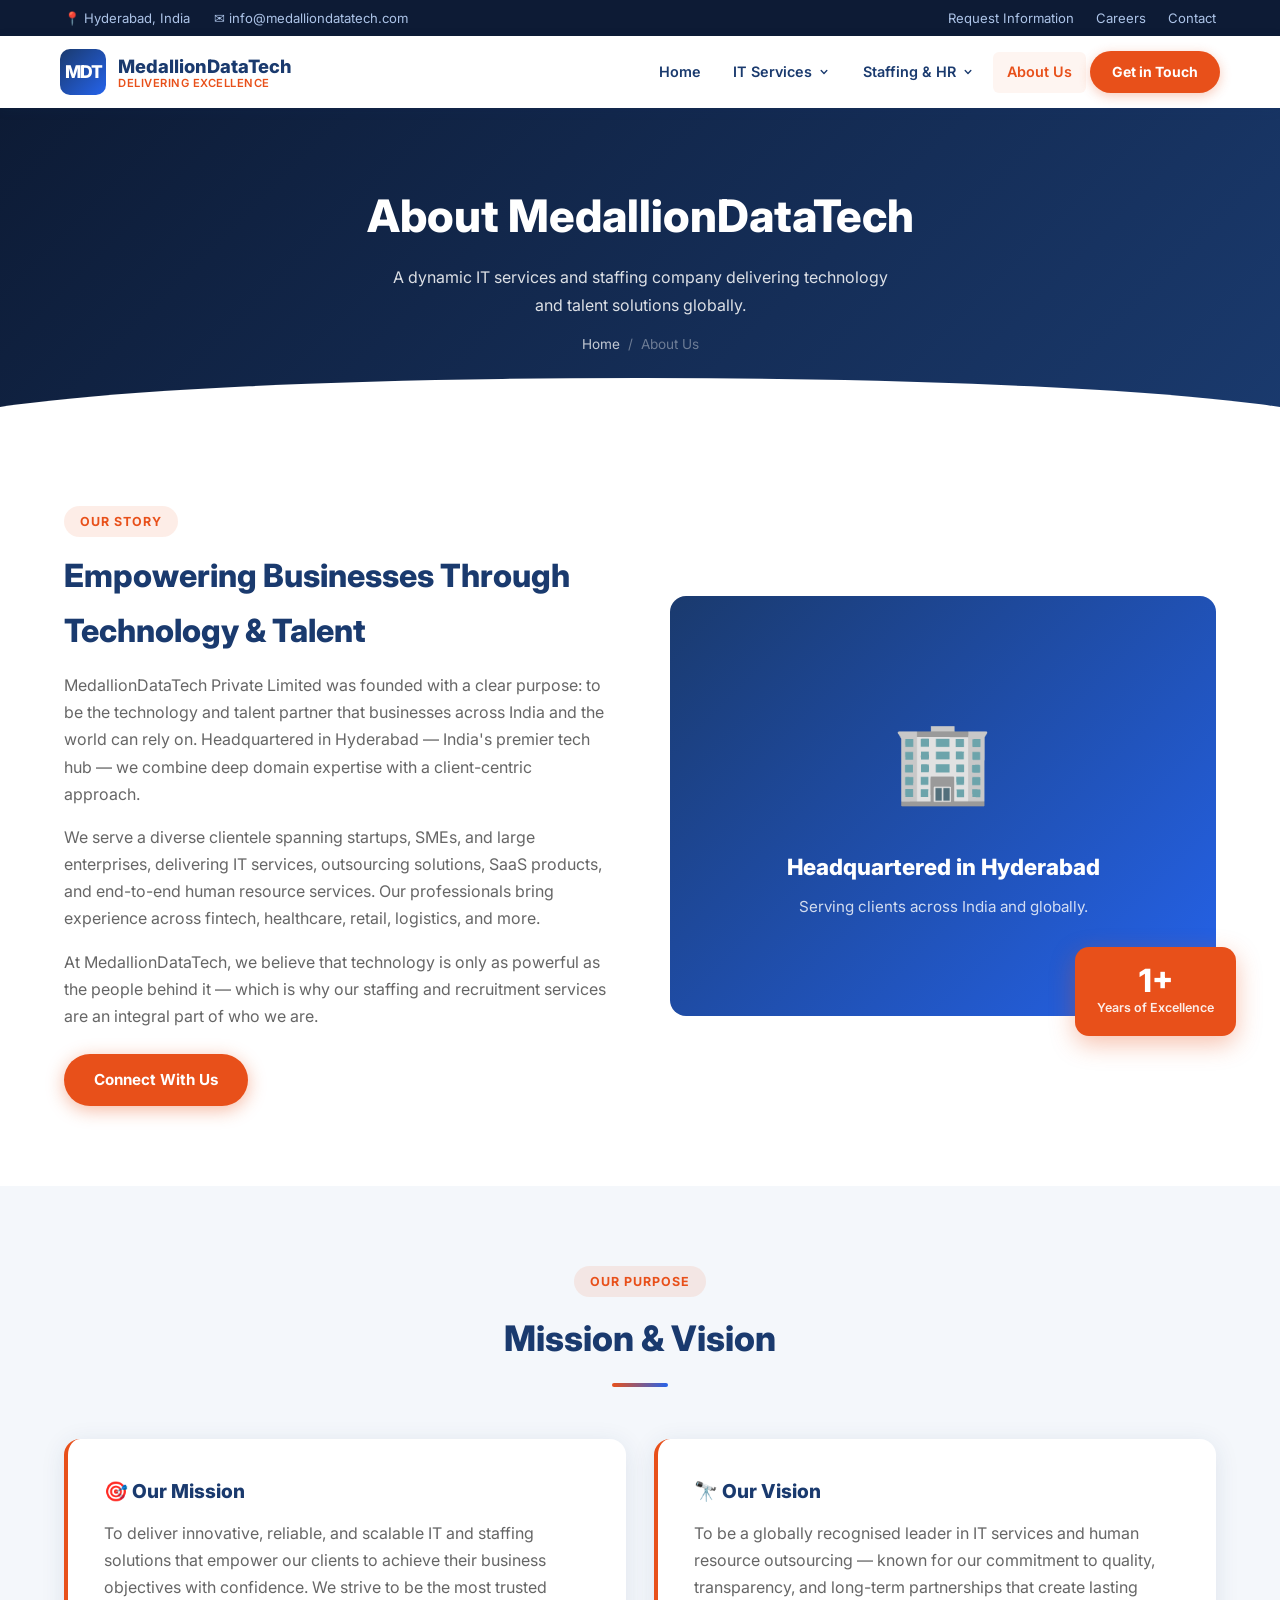
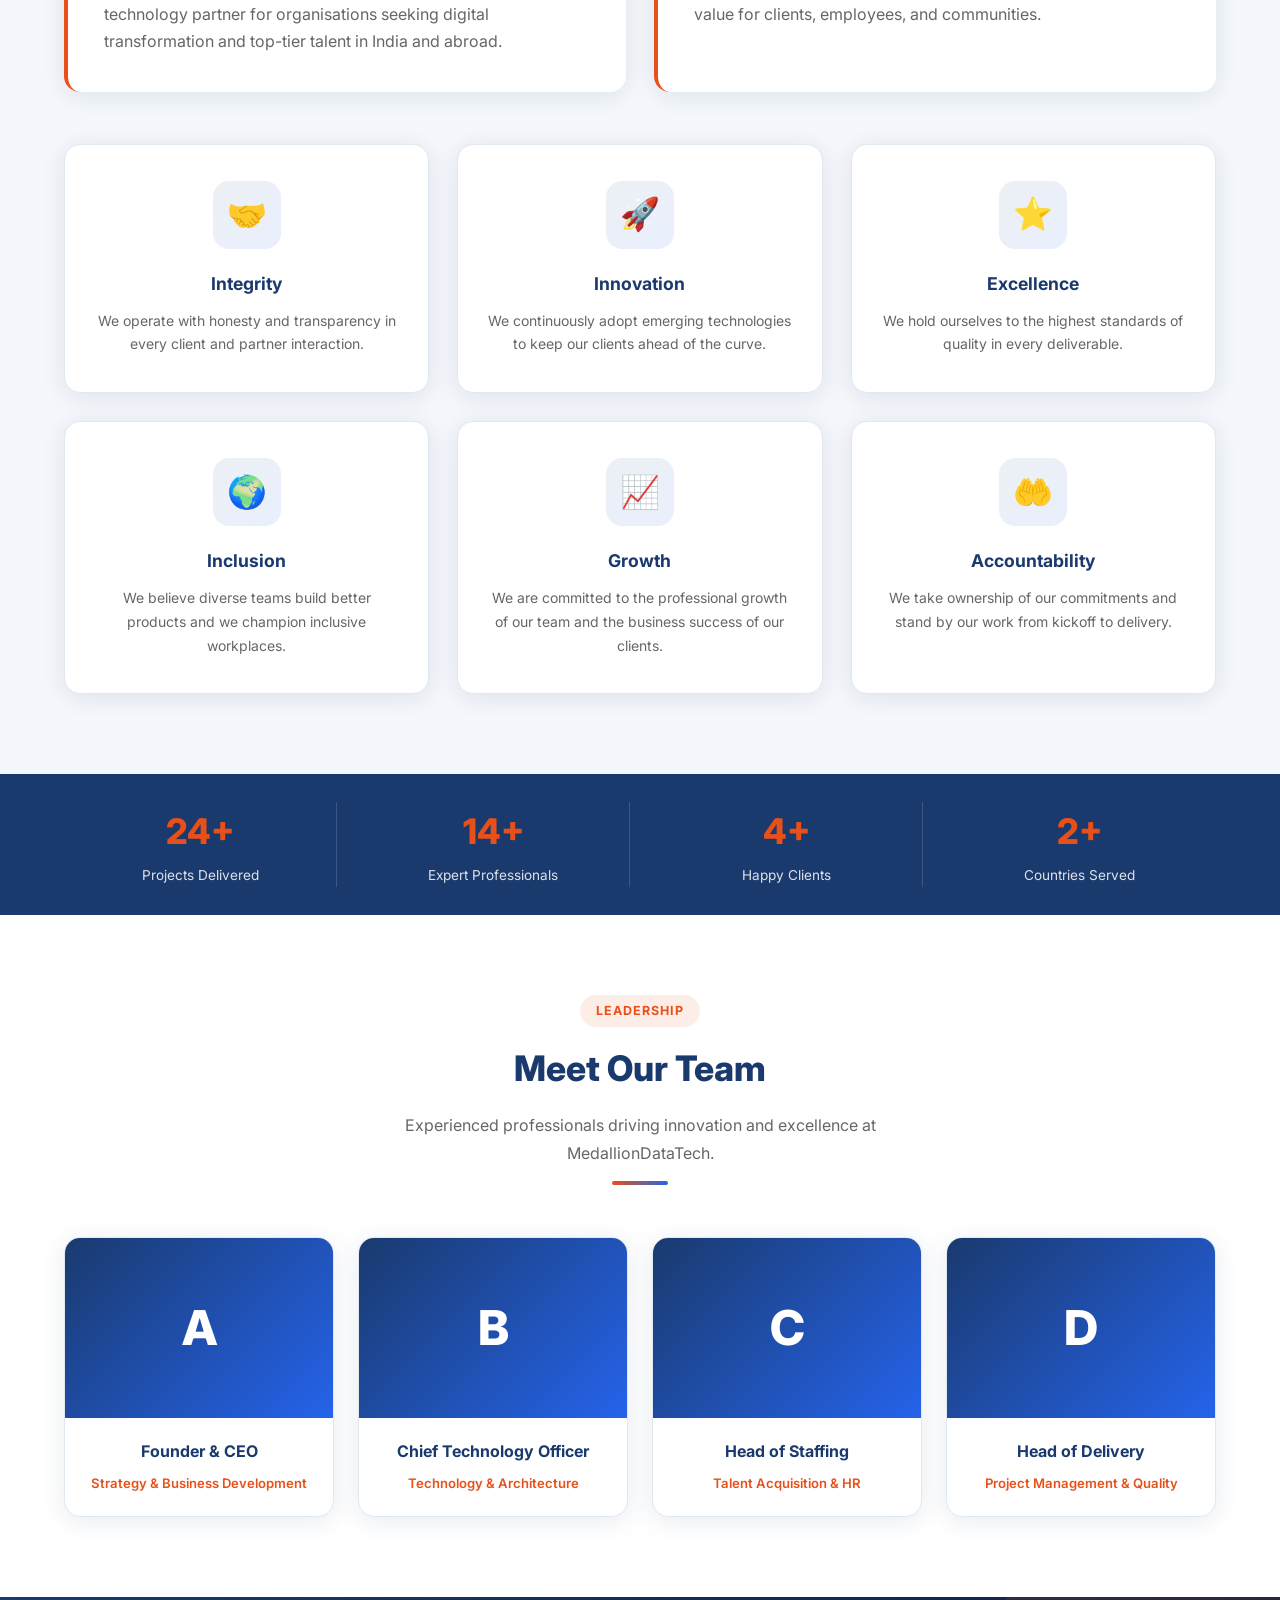
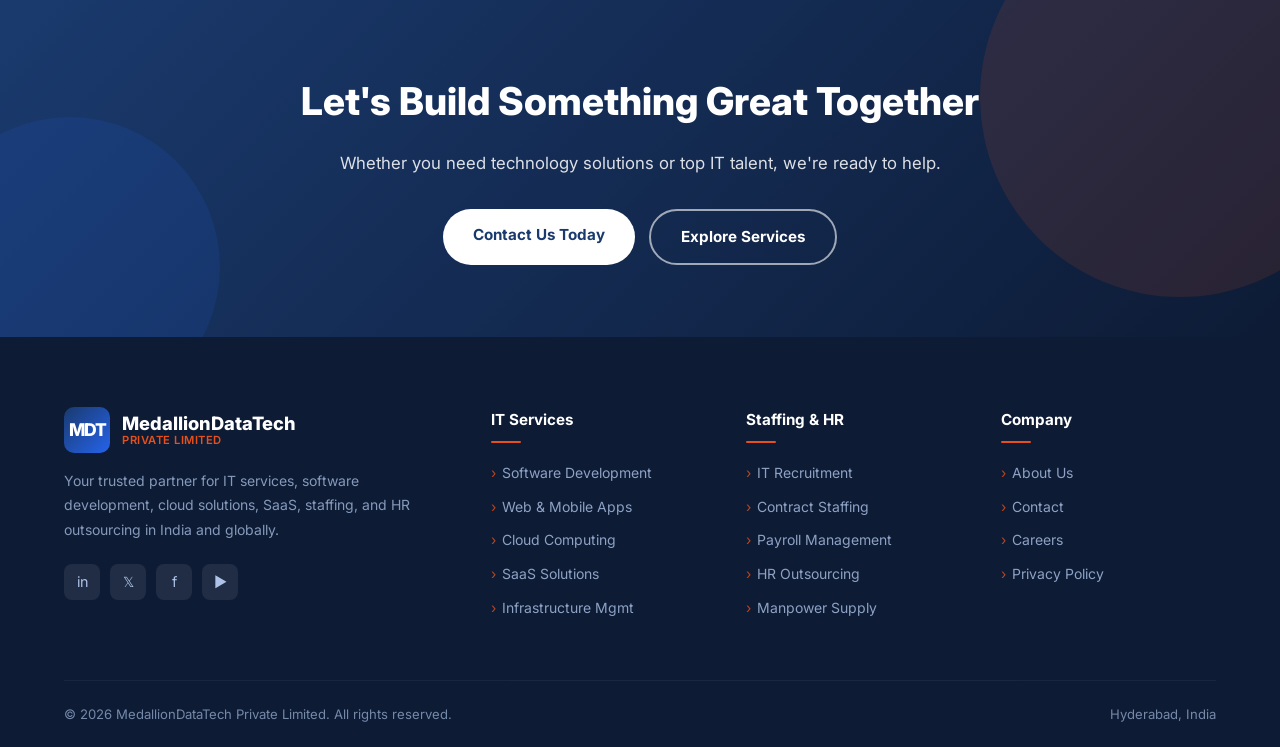
==== commit 1a4c7164: "updated yearsof experience" ====
--- a/about.html
+++ b/about.html
@@ -166,19 +166,19 @@
   <div class="container">
     <div class="stats-grid">
       <div class="stat-item">
-        <div class="stat-num" data-target="200" data-suffix="+">50+</div>
+        <div class="stat-num" data-target="50" data-suffix="+">50+</div>
         <div class="stat-label">Projects Delivered</div>
       </div>
       <div class="stat-item">
-        <div class="stat-num" data-target="50" data-suffix="+">30+</div>
+        <div class="stat-num" data-target="30" data-suffix="+">30+</div>
         <div class="stat-label">Expert Professionals</div>
       </div>
       <div class="stat-item">
-        <div class="stat-num" data-target="30" data-suffix="+">10+</div>
+        <div class="stat-num" data-target="10" data-suffix="+">10+</div>
         <div class="stat-label">Happy Clients</div>
       </div>
       <div class="stat-item">
-        <div class="stat-num" data-target="10" data-suffix="+">5+</div>
+        <div class="stat-num" data-target="5" data-suffix="+">5+</div>
         <div class="stat-label">Countries Served</div>
       </div>
     </div>
